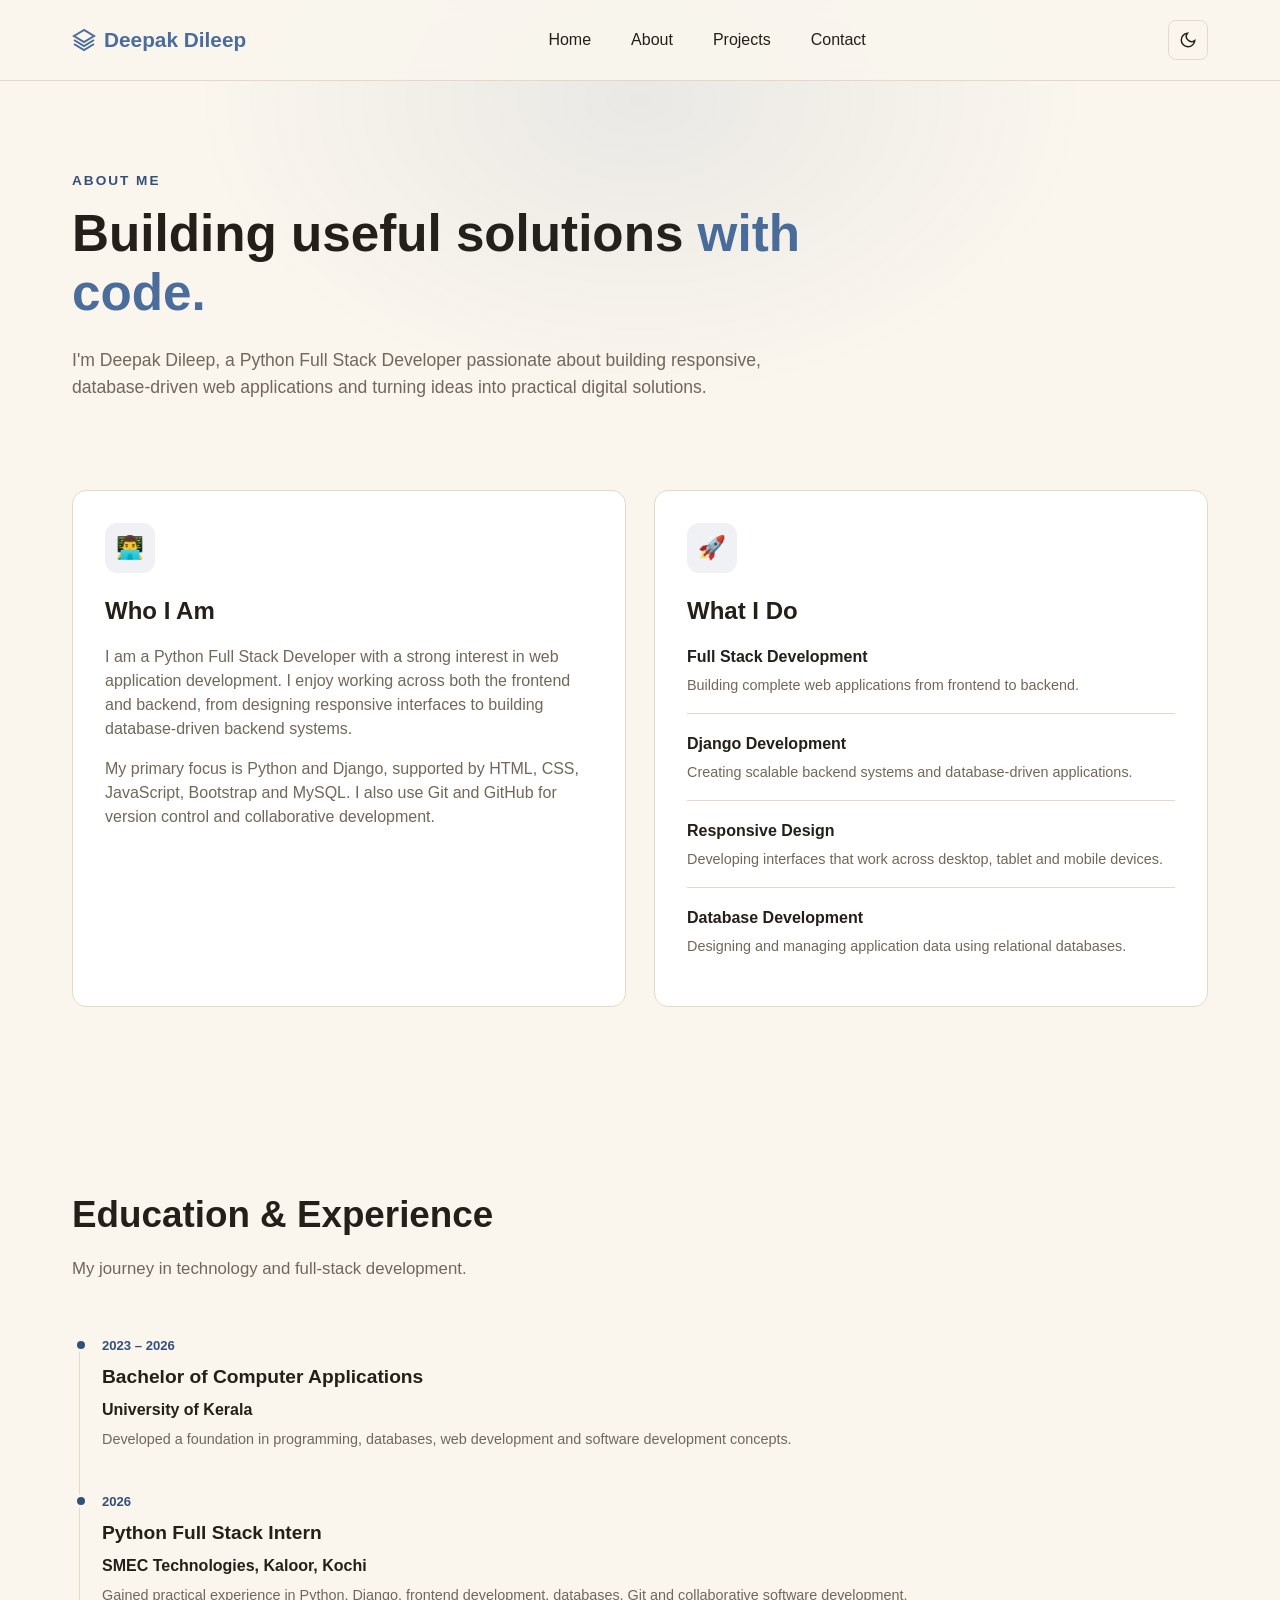
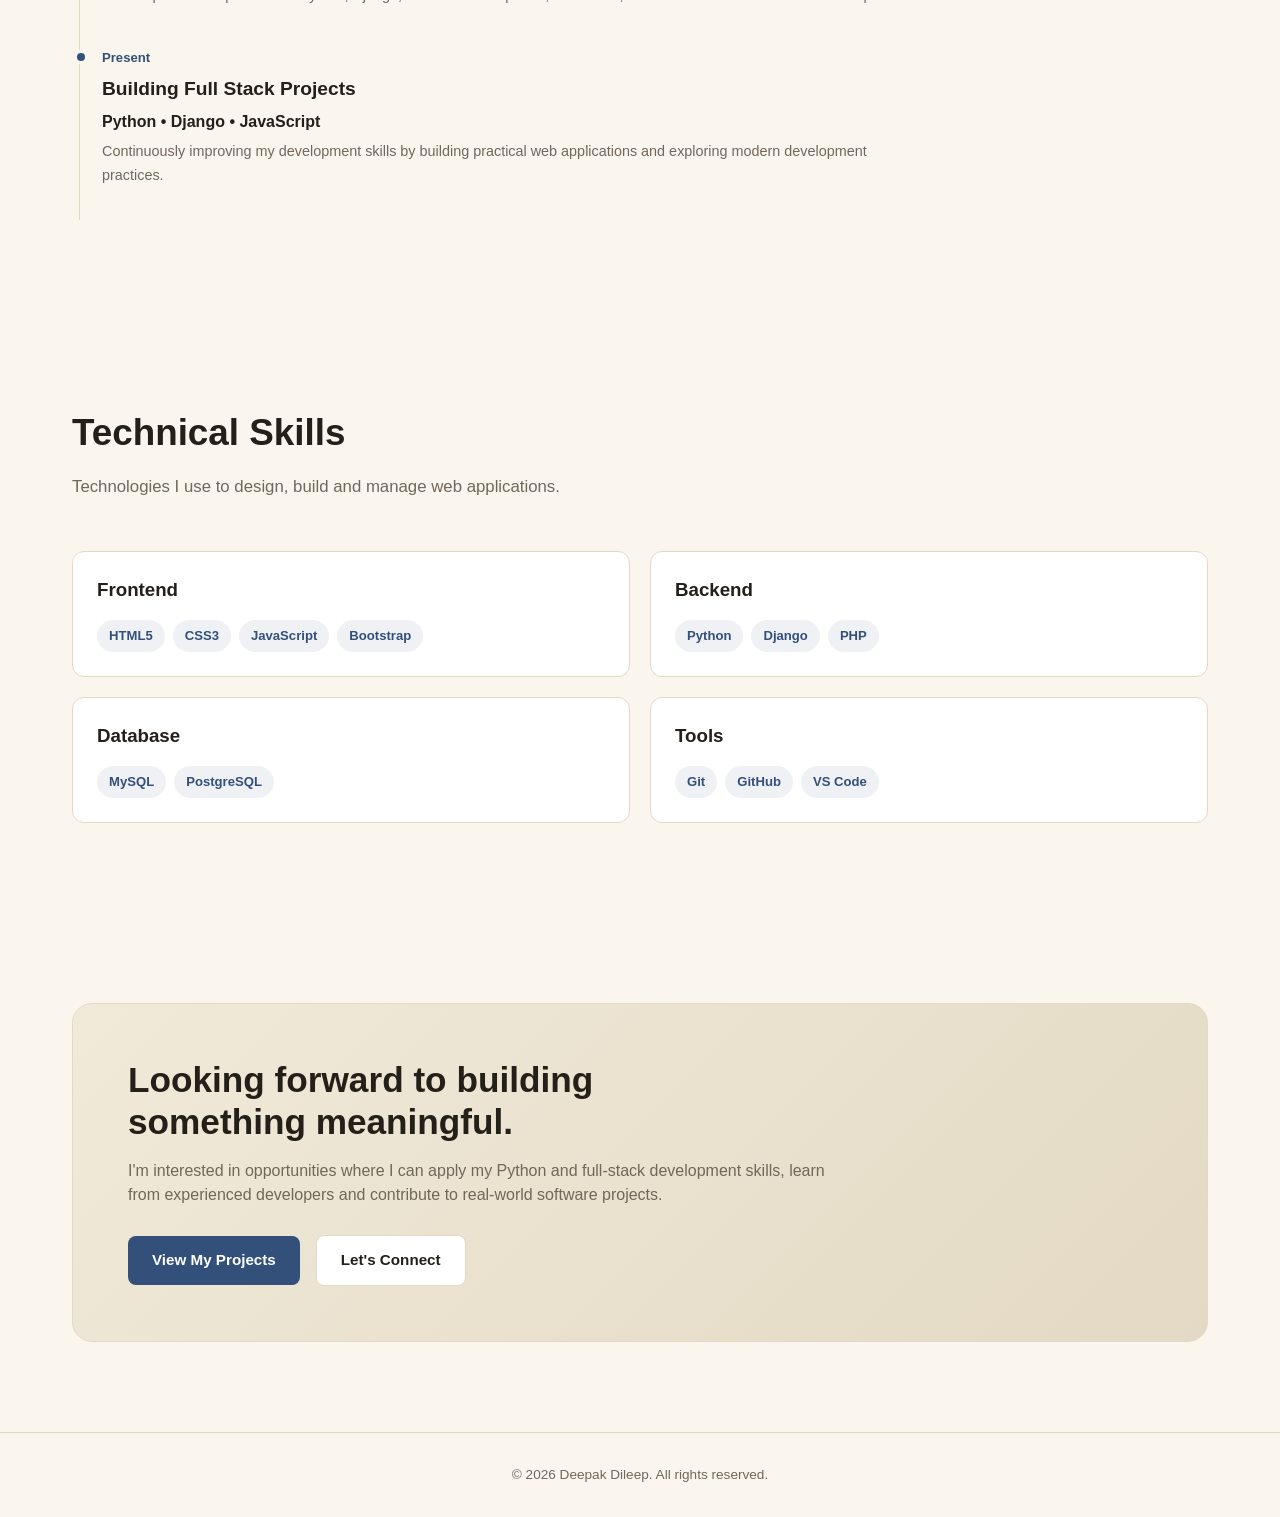
==== about.html @ f253bf7e "Initial portfolio" ====
<!DOCTYPE html>
<html lang="en">
<head>
    <meta charset="UTF-8">
    <meta name="viewport" content="width=device-width, initial-scale=1.0">

    <title>About Me — Deepak Dileep</title>

    <link rel="stylesheet" href="./style/style.css">
</head>

<body>

<header>
    <nav>

        <div class="logo">
            <svg viewBox="0 0 24 24"
                 fill="none"
                 stroke="currentColor"
                 stroke-width="2">
                <path d="M12 2 2 8l10 6 10-6-10-6Z"/>
                <path d="M2 16l10 6 10-6"/>
                <path d="M2 12l10 6 10-6"/>
            </svg>

            Deepak Dileep
        </div>

        <ul class="nav-links">

            <li>
                <a href="index.html">Home</a>
            </li>

            <li>
                <a href="about.html">About</a>
            </li>

            <li>
                <a href="projects.html">Projects</a>
            </li>

            <li>
                <a href="index.html#contact">Contact</a>
            </li>

        </ul>

        <div style="display:flex; align-items:center; gap:10px;">

            <button class="theme-toggle"
                    id="themeToggle"
                    aria-label="Toggle theme">

                <svg viewBox="0 0 24 24"
                     width="18"
                     height="18"
                     fill="none"
                     stroke="currentColor"
                     stroke-width="2">

                    <path d="M21 12.79A9 9 0 1 1 11.21 3
                             7 7 0 0 0 21 12.79Z"/>

                </svg>

            </button>

            <button class="nav-toggle"
                    id="navToggle"
                    aria-label="Menu">
                ☰
            </button>

        </div>

    </nav>
</header>


<!-- ABOUT HERO -->

<section class="about-hero">

    <div>

        <p class="about-label">
            ABOUT ME
        </p>

        <h1>
            Building useful solutions
            <span class="accent">with code.</span>
        </h1>

        <p class="about-intro">
            I'm Deepak Dileep, a Python Full Stack Developer
            passionate about building responsive, database-driven
            web applications and turning ideas into practical
            digital solutions.
        </p>

    </div>

</section>


<!-- ABOUT CONTENT -->

<section class="panel about-section">

    <div class="about-grid">

        <!-- PROFILE -->

        <div class="about-card">

            <div class="about-icon">
                👨‍💻
            </div>

            <h2>Who I Am</h2>

            <p>
                I am a Python Full Stack Developer with a strong
                interest in web application development. I enjoy
                working across both the frontend and backend,
                from designing responsive interfaces to building
                database-driven backend systems.
            </p>

            <p>
                My primary focus is Python and Django, supported
                by HTML, CSS, JavaScript, Bootstrap and MySQL.
                I also use Git and GitHub for version control
                and collaborative development.
            </p>

        </div>


        <!-- CURRENT FOCUS -->

        <div class="about-card">

            <div class="about-icon">
                🚀
            </div>

            <h2>What I Do</h2>

            <ul class="about-list">

                <li>
                    <strong>Full Stack Development</strong>
                    <span>
                        Building complete web applications from
                        frontend to backend.
                    </span>
                </li>

                <li>
                    <strong>Django Development</strong>
                    <span>
                        Creating scalable backend systems and
                        database-driven applications.
                    </span>
                </li>

                <li>
                    <strong>Responsive Design</strong>
                    <span>
                        Developing interfaces that work across
                        desktop, tablet and mobile devices.
                    </span>
                </li>

                <li>
                    <strong>Database Development</strong>
                    <span>
                        Designing and managing application data
                        using relational databases.
                    </span>
                </li>

            </ul>

        </div>

    </div>

</section>


<!-- EDUCATION & EXPERIENCE -->

<section class="panel">

    <h2 class="section-title">
        Education & Experience
    </h2>

    <p class="section-sub">
        My journey in technology and full-stack development.
    </p>


    <div class="timeline">

        <div class="timeline-item">

            <div class="timeline-dot"></div>

            <div class="timeline-content">

                <span class="timeline-date">
                    2023 – 2026
                </span>

                <h3>
                    Bachelor of Computer Applications
                </h3>

                <p>
                    University of Kerala
                </p>

                <span>
                    Developed a foundation in programming,
                    databases, web development and software
                    development concepts.
                </span>

            </div>

        </div>


        <div class="timeline-item">

            <div class="timeline-dot"></div>

            <div class="timeline-content">

                <span class="timeline-date">
                    2026
                </span>

                <h3>
                    Python Full Stack Intern
                </h3>

                <p>
                    SMEC Technologies, Kaloor, Kochi
                </p>

                <span>
                    Gained practical experience in Python,
                    Django, frontend development, databases,
                    Git and collaborative software development.
                </span>

            </div>

        </div>


        <div class="timeline-item">

            <div class="timeline-dot"></div>

            <div class="timeline-content">

                <span class="timeline-date">
                    Present
                </span>

                <h3>
                    Building Full Stack Projects
                </h3>

                <p>
                    Python • Django • JavaScript
                </p>

                <span>
                    Continuously improving my development skills
                    by building practical web applications and
                    exploring modern development practices.
                </span>

            </div>

        </div>

    </div>

</section>


<!-- SKILLS -->

<section class="panel">

    <h2 class="section-title">
        Technical Skills
    </h2>

    <p class="section-sub">
        Technologies I use to design, build and manage web applications.
    </p>


    <div class="skills-grid">

        <div class="skill-box">
            <h3>Frontend</h3>

            <div class="skill-tags">
                <span>HTML5</span>
                <span>CSS3</span>
                <span>JavaScript</span>
                <span>Bootstrap</span>
            </div>
        </div>


        <div class="skill-box">
            <h3>Backend</h3>

            <div class="skill-tags">
                <span>Python</span>
                <span>Django</span>
                <span>PHP</span>
            </div>
        </div>


        <div class="skill-box">
            <h3>Database</h3>

            <div class="skill-tags">
                <span>MySQL</span>
                <span>PostgreSQL</span>
            </div>
        </div>


        <div class="skill-box">
            <h3>Tools</h3>

            <div class="skill-tags">
                <span>Git</span>
                <span>GitHub</span>
                <span>VS Code</span>
            </div>
        </div>

    </div>

</section>


<!-- CAREER GOAL -->

<section class="panel">

    <div class="about-cta">

        <h2>
            Looking forward to building
            something meaningful.
        </h2>

        <p>
            I'm interested in opportunities where I can apply
            my Python and full-stack development skills, learn
            from experienced developers and contribute to
            real-world software projects.
        </p>

        <div class="hero-actions">

            <a href="projects.html"
               class="btn btn-primary">
                View My Projects
            </a>

            <a href="index.html#contact"
               class="btn btn-secondary">
                Let's Connect
            </a>

        </div>

    </div>

</section>


<footer>

    &copy; 2026 Deepak Dileep. All rights reserved.

</footer>


<script>

const navToggle =
    document.getElementById("navToggle");

const navLinks =
    document.querySelector(".nav-links");

navToggle.addEventListener("click", () => {
    navLinks.classList.toggle("open");
});


/* Theme */

const themeToggle =
    document.getElementById("themeToggle");

const root =
    document.documentElement;

let isDark = false;

themeToggle.addEventListener("click", () => {

    isDark = !isDark;

    if (isDark) {

        root.style.setProperty("--bg", "#191510");
        root.style.setProperty("--bg-soft", "#221c15");
        root.style.setProperty("--card", "#241f18");
        root.style.setProperty("--card-border", "#3a3226");
        root.style.setProperty("--text", "#faf6ee");
        root.style.setProperty("--text-dim", "#b9ad98");
        root.style.setProperty("--accent", "#6d93c4");
        root.style.setProperty("--accent-2", "#8fb0da");
        root.style.setProperty(
            "--accent-soft",
            "rgba(109,147,196,0.14)"
        );
        root.style.setProperty(
            "--header-bg",
            "rgba(25,21,16,0.88)"
        );

    } else {

        root.style.setProperty("--bg", "#faf6ee");
        root.style.setProperty("--bg-soft", "#f1ead9");
        root.style.setProperty("--card", "#ffffff");
        root.style.setProperty("--card-border", "#e3d9c4");
        root.style.setProperty("--text", "#241f18");
        root.style.setProperty("--text-dim", "#71675a");
        root.style.setProperty("--accent", "#33507a");
        root.style.setProperty("--accent-2", "#4a6d9c");
        root.style.setProperty(
            "--accent-soft",
            "rgba(51,80,122,0.08)"
        );
        root.style.setProperty(
            "--header-bg",
            "rgba(250,246,238,0.88)"
        );

    }

});

</script>

</body>
</html>
---- style/style.css ----
:root{
    --bg:#faf6ee;
    --bg-soft:#f1ead9;
    --card:#ffffff;
    --card-border:#e3d9c4;
    --text:#241f18;
    --text-dim:#71675a;
    --accent:#33507a;
    --accent-2:#4a6d9c;
    --accent-soft:rgba(51,80,122,0.08);
    --header-bg:rgba(250,246,238,0.88);
  }

  *{ margin:0; padding:0; box-sizing:border-box; }

  html{ scroll-behavior:smooth; }

  body{
    background:var(--bg);
    color:var(--text);
    font-family:'Segoe UI', Roboto, -apple-system, sans-serif;
    line-height:1.5;
    overflow-x:hidden;
  }

  a{ color:inherit; text-decoration:none; }
  ul{ list-style:none; }
  button{ font-family:inherit; cursor:pointer; border:none; }

  /* Background ambient glow */
  body::before{
    content:"";
    position:fixed;
    top:-200px; left:50%;
    transform:translateX(-50%);
    width:900px; height:600px;
    background:radial-gradient(ellipse at center, var(--accent-soft), transparent 70%);
    pointer-events:none;
    z-index:0;
  }

  .wrap{ max-width:1200px; margin:0 auto; padding:0 32px; }

  /* NAVBAR */
  header{
    position:sticky; top:0; z-index:50;
    background:var(--header-bg);
    backdrop-filter:blur(10px);
    border-bottom:1px solid var(--card-border);
  }
  nav{
    display:flex; align-items:center; justify-content:space-between;
    padding:20px 32px;
    max-width:1200px; margin:0 auto;
  }
  .logo{
    display:flex; align-items:center; gap:8px;
    font-size:1.3rem; font-weight:700;
    color:var(--accent-2);
  }
  .logo svg{ width:24px; height:24px; }
  .nav-links{
    display:flex; gap:40px;
    font-weight:500;
    color:var(--text);
  }
  .nav-links a{ transition:color .2s; }
  .nav-links a:hover{ color:var(--accent-2); }

  .theme-toggle{
    width:40px; height:40px;
    border:1px solid var(--card-border);
    border-radius:8px;
    background:transparent;
    color:var(--text);
    display:flex; align-items:center; justify-content:center;
    transition:border-color .2s, background .2s;
    cursor:pointer;
  }
  .theme-toggle:hover{ border-color:var(--accent); background:var(--accent-soft); }

  .nav-toggle{ display:none; cursor:pointer; }

  /* HERO */
  .hero{
    position:relative; z-index:1;
    padding:110px 32px 100px;
    max-width:1200px; margin:0 auto;
    display:flex; align-items:center; gap:56px;
  }
  .hero-avatar{
    flex-shrink:0;
    width:200px; height:200px;
    border-radius:50%;
    background:linear-gradient(145deg, var(--accent), #7a8fae);
    padding:4px;
  }
  .hero-avatar div{
    width:100%; height:100%;
    border-radius:50%;
    background:var(--bg-soft);
    display:flex; align-items:center; justify-content:center;
    font-size:3.5rem;
    color:var(--accent);
    font-weight:700;
  }
  .hero h1{
    font-size:3.2rem;
    font-weight:800;
    line-height:1.15;
    margin-bottom:22px;
  }
  .hero h1 .accent{ color:var(--accent-2); }
  .hero p.lead{
    font-size:1.1rem;
    color:var(--text-dim);
    max-width:600px;
    margin-bottom:34px;
  }
  .hero p.lead b{ color:var(--text); }

  .hero-actions{
    display:flex; align-items:center; gap:16px; flex-wrap:wrap;
  }
  .btn{
    display:inline-flex; align-items:center; gap:8px;
    padding:13px 24px;
    border-radius:8px;
    font-weight:600;
    font-size:0.95rem;
    transition:transform .15s, box-shadow .15s, background .2s;
  }
  .btn-primary{
    background:var(--accent);
    color:#fff;
  }
  .btn-primary:hover{ background:var(--accent-2); transform:translateY(-2px); box-shadow:0 8px 20px rgba(51,80,122,0.25); }
  .btn-secondary{
    background:var(--card);
    border:1px solid var(--card-border);
    color:var(--text);
  }
  .btn-secondary:hover{ border-color:var(--accent); transform:translateY(-2px); }

  .social-icons{
    display:flex; gap:14px; margin-left:8px;
  }
  .social-icons a{
    width:38px; height:38px;
    border-radius:50%;
    display:flex; align-items:center; justify-content:center;
    background:var(--card);
    border:1px solid var(--card-border);
    transition:border-color .2s, transform .15s;
  }
  .social-icons a:hover{ border-color:var(--accent); transform:translateY(-2px); }
  .social-icons svg{ width:17px; height:17px; }

  /* resume actions */

  .resume-dropdown {
    position: relative;
}

.resume-btn {
    gap: 10px;
}

.dropdown-arrow {
    width: 7px;
    height: 7px;
    border-right: 1.5px solid currentColor;
    border-bottom: 1.5px solid currentColor;
    transform: rotate(45deg);
    margin-left: 5px;
    margin-top: -4px;
    transition: transform 0.2s ease;
}

.resume-btn.active .dropdown-arrow {
    transform: rotate(225deg);
    margin-top: 4px;
}

.resume-btn span {
    font-size: 1rem;
}

.resume-menu {
    position: absolute;
    top: calc(100% + 8px);
    left: 0;
    min-width: 180px;

    background: var(--card);
    border: 1px solid var(--card-border);
    border-radius: 10px;
    box-shadow: 0 10px 25px rgba(36, 31, 24, 0.12);

    padding: 6px;

    display: none;
    z-index: 100;
}

.resume-menu.open {
    display: block;
}

.resume-menu a {
    display: block;
    padding: 10px 12px;
    border-radius: 7px;
    font-size: 0.9rem;
    font-weight: 600;
    color: var(--text);
    transition: background 0.2s, color 0.2s;
}

.resume-menu a:hover {
    background: var(--accent-soft);
    color: var(--accent);
}

  .resume-actions {
    display: flex;
    gap: 10px;
    flex-wrap: wrap;
}

  /* SECTION SHARED */
  section.panel{
    position:relative; z-index:1;
    padding:90px 32px;
    max-width:1200px; margin:0 auto;
  }
  .section-title{
    font-size:2.3rem;
    font-weight:800;
    margin-bottom:14px;
  }
  .section-sub{
    color:var(--text-dim);
    font-size:1.05rem;
    max-width:640px;
    margin-bottom:52px;
  }

  /* CARDS */
  .card-grid{
    display:grid;
    grid-template-columns:repeat(3, 1fr);
    gap:28px;
  }
  .card{
    background:var(--card);
    border:1px solid var(--card-border);
    border-radius:14px;
    padding:32px;
    transition:transform .2s, border-color .2s, box-shadow .2s;
    box-shadow:0 1px 3px rgba(36,31,24,0.04);
  }
  .card:hover{ transform:translateY(-6px); border-color:var(--accent); box-shadow:0 12px 28px rgba(36,31,24,0.08); }
  .card-icon{
    width:52px; height:52px;
    border-radius:12px;
    background:var(--accent-soft);
    display:flex; align-items:center; justify-content:center;
    margin-bottom:20px;
    font-size:1.5rem;
  }
  .card h3{ font-size:1.3rem; margin-bottom:14px; }
  .card p{ color:var(--text-dim); font-size:0.95rem; margin-bottom:18px; }
  .card ul li{
    color:var(--text);
    font-weight:600;
    font-size:0.95rem;
    padding:6px 0;
  }
  .card ul li span{ color:var(--text-dim); font-weight:400; display:block; font-size:0.88rem; }

  .view-projects-wrap{ text-align:right; margin-top:36px; }

  /* PROJECT CARDS (projects.html) */
  .project-grid{
    display:grid;
    grid-template-columns:repeat(2, 1fr);
    gap:28px;
  }
  .project-card{
    background:var(--card);
    border:1px solid var(--card-border);
    border-radius:14px;
    overflow:hidden;
    transition:transform .2s, border-color .2s, box-shadow .2s;
    box-shadow:0 1px 3px rgba(36,31,24,0.04);
    display:flex; flex-direction:column;
  }
  .project-card:hover{ transform:translateY(-6px); border-color:var(--accent); box-shadow:0 12px 28px rgba(36,31,24,0.08); }
  .project-thumb {
    height: 220px;
    overflow: hidden;
    background: var(--bg-soft);
}

.project-thumb img {
    width: 100%;
    height: 100%;
    display: block;
    object-fit: cover;
    transition: transform 0.4s ease;
}

.project-card:hover .project-thumb img {
    transform: scale(1.05);
}
  .project-body{ padding:26px 28px 28px; display:flex; flex-direction:column; flex:1; }
  .project-body h3{ font-size:1.25rem; margin-bottom:10px; }
  .project-body p{ color:var(--text-dim); font-size:0.95rem; margin-bottom:18px; flex:1; }
  .project-tags{ display:flex; flex-wrap:wrap; gap:8px; margin-bottom:20px; }
  .project-tags span{
    font-size:0.78rem;
    font-weight:600;
    color:var(--accent);
    background:var(--accent-soft);
    padding:4px 10px;
    border-radius:999px;
  }
  .project-links{ display:flex; gap:14px; }
  .project-links a{
    font-size:0.9rem;
    font-weight:600;
    color:var(--text);
    border-bottom:1px solid var(--card-border);
    padding-bottom:2px;
    transition:border-color .2s, color .2s;
  }
  .project-links a:hover{ color:var(--accent); border-color:var(--accent); }

  .projects-hero{
    padding:90px 32px 20px;
    max-width:1200px; margin:0 auto;
  }
  .projects-hero h1{ font-size:2.6rem; font-weight:800; margin-bottom:14px; }
  .projects-hero p{ color:var(--text-dim); font-size:1.05rem; max-width:600px; }

  /* CONTACT */
  .contact-panel{
    background:linear-gradient(135deg, var(--bg-soft), var(--card-border));
    border:1px solid var(--card-border);
    border-radius:20px;
    padding:64px;
    display:grid;
    grid-template-columns:1.1fr 1fr;
    gap:48px;
    align-items:center;
    overflow:hidden;
    position:relative;
  }
  .contact-copy h2{
    font-size:2.6rem;
    font-weight:800;
    color:var(--accent);
    line-height:1.15;
    margin-bottom:18px;
  }
  .contact-copy p{ color:var(--text-dim); font-size:1.05rem; }

  form{ display:flex; flex-direction:column; gap:20px; }
  .field label{
    display:block; font-weight:600; margin-bottom:8px; font-size:0.95rem;
  }
  .field input, .field textarea{
    width:100%;
    background:var(--bg);
    border:1px solid var(--card-border);
    border-radius:8px;
    padding:12px 14px;
    color:var(--text);
    font-size:0.95rem;
    font-family:inherit;
    transition:border-color .2s;
  }
  .field input:focus, .field textarea:focus{
    outline:none; border-color:var(--accent);
  }
  .field textarea{ min-height:110px; resize:vertical; }
  .send-btn{
    align-self:flex-start;
    background:var(--accent);
    color:#fff;
    padding:12px 28px;
    border-radius:8px;
    font-weight:700;
  }
  .send-btn:hover{ background:var(--accent-2); }

/* =========================
   CURRENTLY AVAILABLE
========================= */

.availability-section {
    max-width: 1200px;
    margin: 0 auto;
    padding: 30px 32px 80px;
}

.availability-content {
    position: relative;
    overflow: hidden;

    background: var(--card);
    border: 1px solid var(--card-border);
    border-radius: 18px;

    padding: 45px 50px;
}

.availability-content::before {
    content: "";
    position: absolute;

    width: 180px;
    height: 180px;

    right: -60px;
    top: -70px;

    border-radius: 50%;

    background: var(--accent-soft);
}

.availability-status {
    position: relative;

    display: inline-flex;
    align-items: center;
    gap: 9px;

    padding: 7px 13px;

    border-radius: 999px;

    background: var(--accent-soft);
    color: var(--accent);

    font-size: 0.82rem;
    font-weight: 700;

    margin-bottom: 18px;
}

.status-dot {
    width: 8px;
    height: 8px;

    border-radius: 50%;

    background: #4caf50;

    box-shadow: 0 0 0 4px rgba(76, 175, 80, 0.12);
}

.availability-content h2 {
    position: relative;

    font-size: 2rem;
    font-weight: 800;

    margin-bottom: 14px;
}

.availability-content p {
    position: relative;

    max-width: 700px;

    color: var(--text-dim);

    font-size: 1rem;

    margin-bottom: 25px;
}

.availability-actions {
    position: relative;

    display: flex;
    gap: 12px;
    flex-wrap: wrap;
}

  footer{
    text-align:center;
    padding:32px;
    color:var(--text-dim);
    font-size:0.85rem;
    border-top:1px solid var(--card-border);
  }

  /* about page */
 .about-hero {
    max-width: 1200px;
    margin: 0 auto;
    padding: 90px 32px 50px;
}

.about-label {
    color: var(--accent);
    font-size: 0.85rem;
    font-weight: 700;
    letter-spacing: 2px;
    margin-bottom: 14px;
}

.about-hero h1 {
    max-width: 750px;
    font-size: 3.2rem;
    line-height: 1.15;
    font-weight: 800;
    margin-bottom: 24px;
}

.about-hero h1 .accent {
    color: var(--accent-2);
}

.about-intro {
    max-width: 700px;
    color: var(--text-dim);
    font-size: 1.1rem;
}

.about-section {
    padding-top: 40px !important;
}

.about-grid {
    display: grid;
    grid-template-columns: 1fr 1fr;
    gap: 28px;
}

.about-card {
    background: var(--card);
    border: 1px solid var(--card-border);
    border-radius: 14px;
    padding: 32px;
    transition: 0.2s;
}

.about-card:hover {
    transform: translateY(-5px);
    border-color: var(--accent);
    box-shadow: 0 12px 28px rgba(36, 31, 24, 0.08);
}

.about-icon {
    width: 50px;
    height: 50px;
    border-radius: 12px;
    background: var(--accent-soft);
    display: flex;
    align-items: center;
    justify-content: center;
    font-size: 1.4rem;
    margin-bottom: 20px;
}

.about-card h2 {
    font-size: 1.5rem;
    margin-bottom: 16px;
}

.about-card p {
    color: var(--text-dim);
    margin-bottom: 16px;
}

.about-list {
    display: flex;
    flex-direction: column;
    gap: 18px;
}

.about-list li {
    padding-bottom: 16px;
    border-bottom: 1px solid var(--card-border);
}

.about-list li:last-child {
    border-bottom: none;
}

.about-list strong {
    display: block;
    margin-bottom: 4px;
}

.about-list span {
    color: var(--text-dim);
    font-size: 0.9rem;
}


/* TIMELINE */

.timeline {
    position: relative;
    max-width: 850px;
    margin-top: 30px;
    padding-left: 30px;
}

.timeline::before {
    content: "";
    position: absolute;
    left: 7px;
    top: 5px;
    bottom: 5px;
    width: 1px;
    background: var(--card-border);
}

.timeline-item {
    position: relative;
    padding-bottom: 38px;
}

.timeline-dot {
    position: absolute;
    left: -28px;
    top: 5px;
    width: 14px;
    height: 14px;
    border-radius: 50%;
    background: var(--accent);
    border: 3px solid var(--bg);
}

.timeline-date {
    color: var(--accent);
    font-size: 0.82rem;
    font-weight: 700;
}

.timeline-content h3 {
    margin: 6px 0;
    font-size: 1.2rem;
}

.timeline-content p {
    font-weight: 600;
    margin-bottom: 5px;
}

.timeline-content span:last-child {
    color: var(--text-dim);
    font-size: 0.9rem;
}


/* SKILLS */

.skills-grid {
    display: grid;
    grid-template-columns: repeat(2, 1fr);
    gap: 20px;
}

.skill-box {
    background: var(--card);
    border: 1px solid var(--card-border);
    border-radius: 12px;
    padding: 24px;
}

.skill-box h3 {
    margin-bottom: 16px;
}

.skill-tags {
    display: flex;
    flex-wrap: wrap;
    gap: 8px;
}

.skill-tags span {
    padding: 6px 12px;
    border-radius: 999px;
    background: var(--accent-soft);
    color: var(--accent);
    font-size: 0.82rem;
    font-weight: 600;
}


/* CTA */

.about-cta {
    background: linear-gradient(
        135deg,
        var(--bg-soft),
        var(--card-border)
    );

    border: 1px solid var(--card-border);
    border-radius: 20px;
    padding: 55px;
}

.about-cta h2 {
    max-width: 650px;
    font-size: 2.2rem;
    line-height: 1.2;
    margin-bottom: 16px;
}

.about-cta p {
    max-width: 700px;
    color: var(--text-dim);
    margin-bottom: 28px;
}
  /* RESPONSIVE */
  @media (max-width:900px){
    .card-grid{ grid-template-columns:1fr; }
    .project-grid{ grid-template-columns:1fr; }
    .contact-panel{ grid-template-columns:1fr; padding:40px; }
    .hero{ flex-direction:column; text-align:center; padding-top:70px; }
    .hero h1{ font-size:2.3rem; }
    .hero-actions{ justify-content:center; }
  }
  @media (max-width:640px){
    .nav-links{
      position:fixed; top:73px; left:0; right:0;
      background:var(--bg-soft);
      flex-direction:column;
      padding:20px 32px;
      border-bottom:1px solid var(--card-border);
      display:none;
      gap:18px;
    }
    .nav-links.open{ display:flex; }
    .nav-toggle{
      display:flex; align-items:center; justify-content:center;
      width:38px; height:38px;
      border:1px solid var(--card-border);
      border-radius:8px;
      background:transparent;
      color:var(--text);
    }
    .hero-avatar{ width:150px; height:150px; }
    .section-title{ font-size:1.8rem; }
    .contact-copy h2{ font-size:1.9rem; }

    .about-hero {
        padding: 65px 24px 35px;
    }

    .about-hero h1 {
        font-size: 2.3rem;
    }

    .about-grid {
        grid-template-columns: 1fr;
    }

    .skills-grid {
        grid-template-columns: 1fr;
    }

    .about-cta {
        padding: 32px 24px;
    }

    .about-cta h2 {
        font-size: 1.8rem;
    }
    .availability-section {
        padding: 20px 24px 60px;
    }

    .availability-content {
        padding: 32px 25px;
    }

    .availability-content h2 {
        font-size: 1.6rem;
    }

    .availability-content p {
        font-size: 0.95rem;
    }

    .availability-actions {
        flex-direction: column;
    }

    .availability-actions .btn {
        justify-content: center;
    }

  }

  /* =========================
   CUSTOM SCROLLBAR
========================= */
                                    
::-webkit-scrollbar {
    width: 8px;
}

::-webkit-scrollbar-track {
    background: transparent;
}

::-webkit-scrollbar-thumb {
    background: var(--card-border);
    border-radius: 20px;

    transition: background 0.3s ease;
}

::-webkit-scrollbar-thumb:hover {
    background: var(--accent);
}
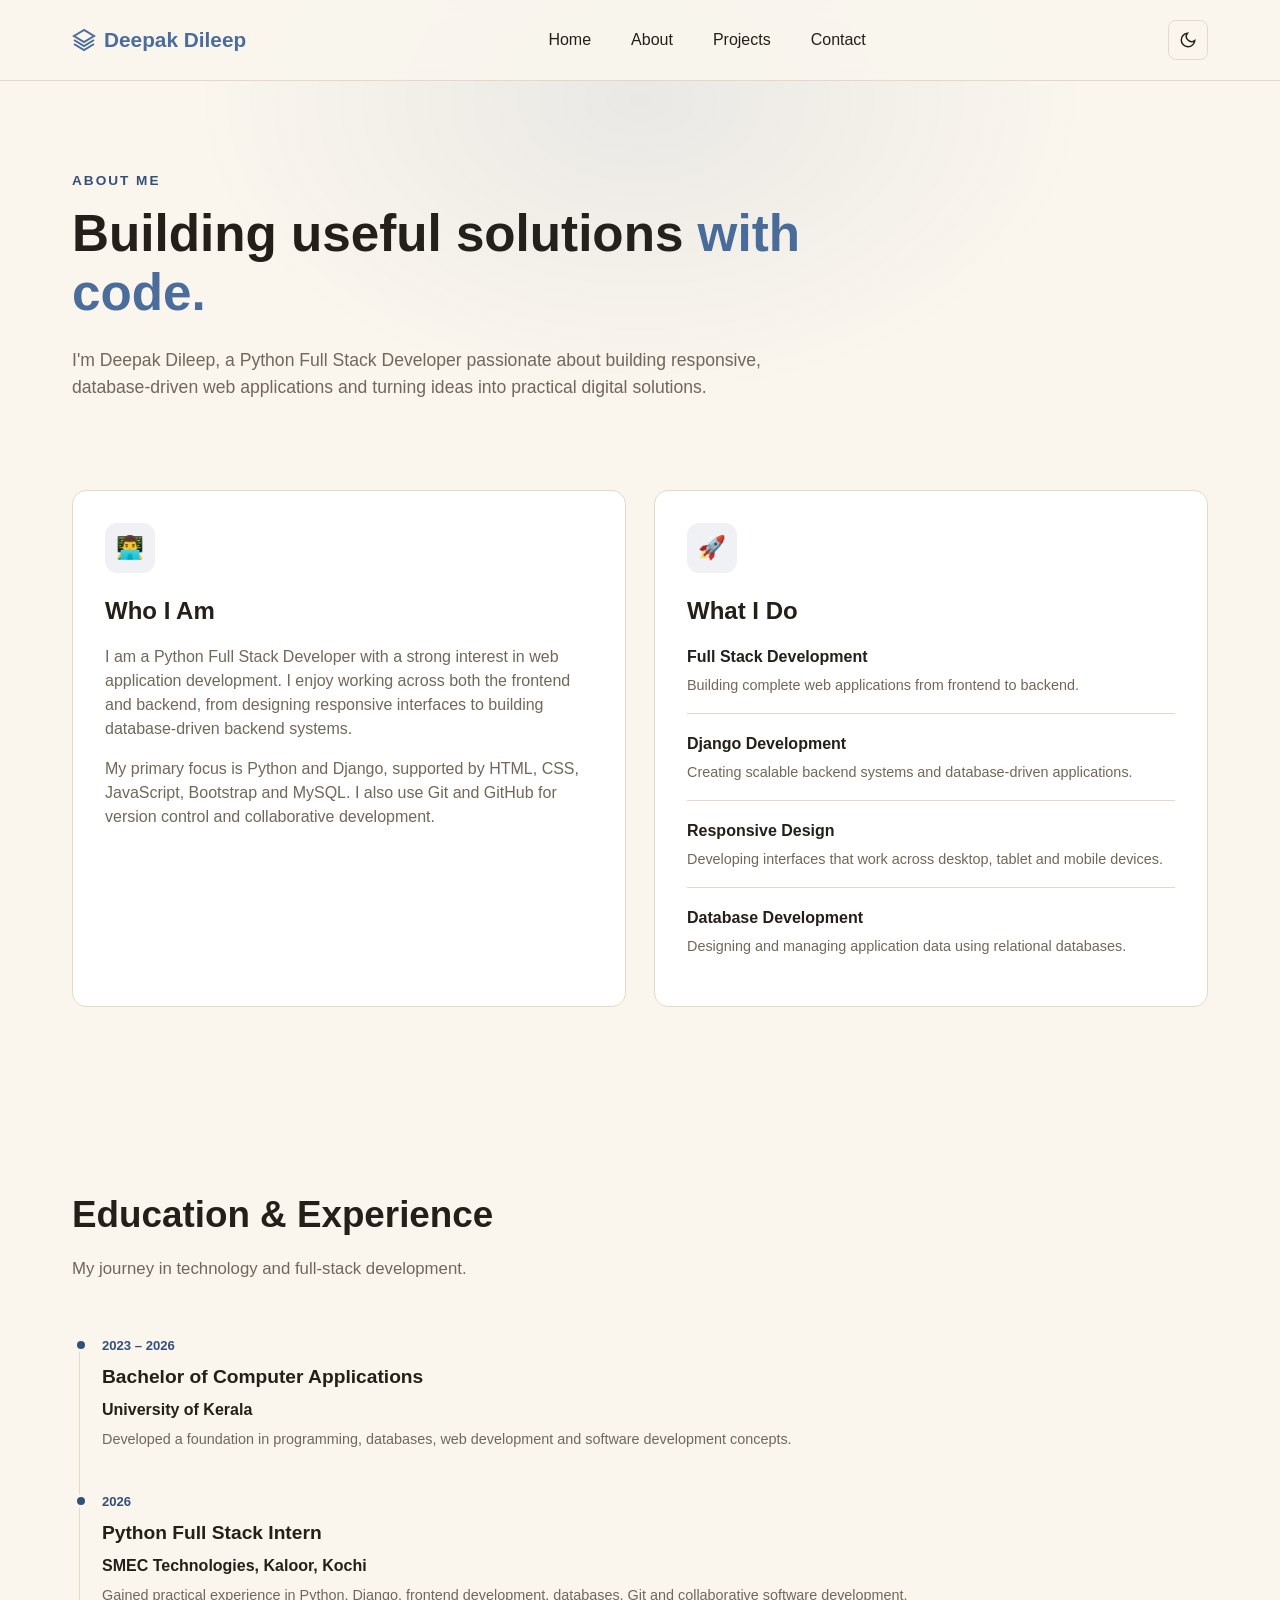
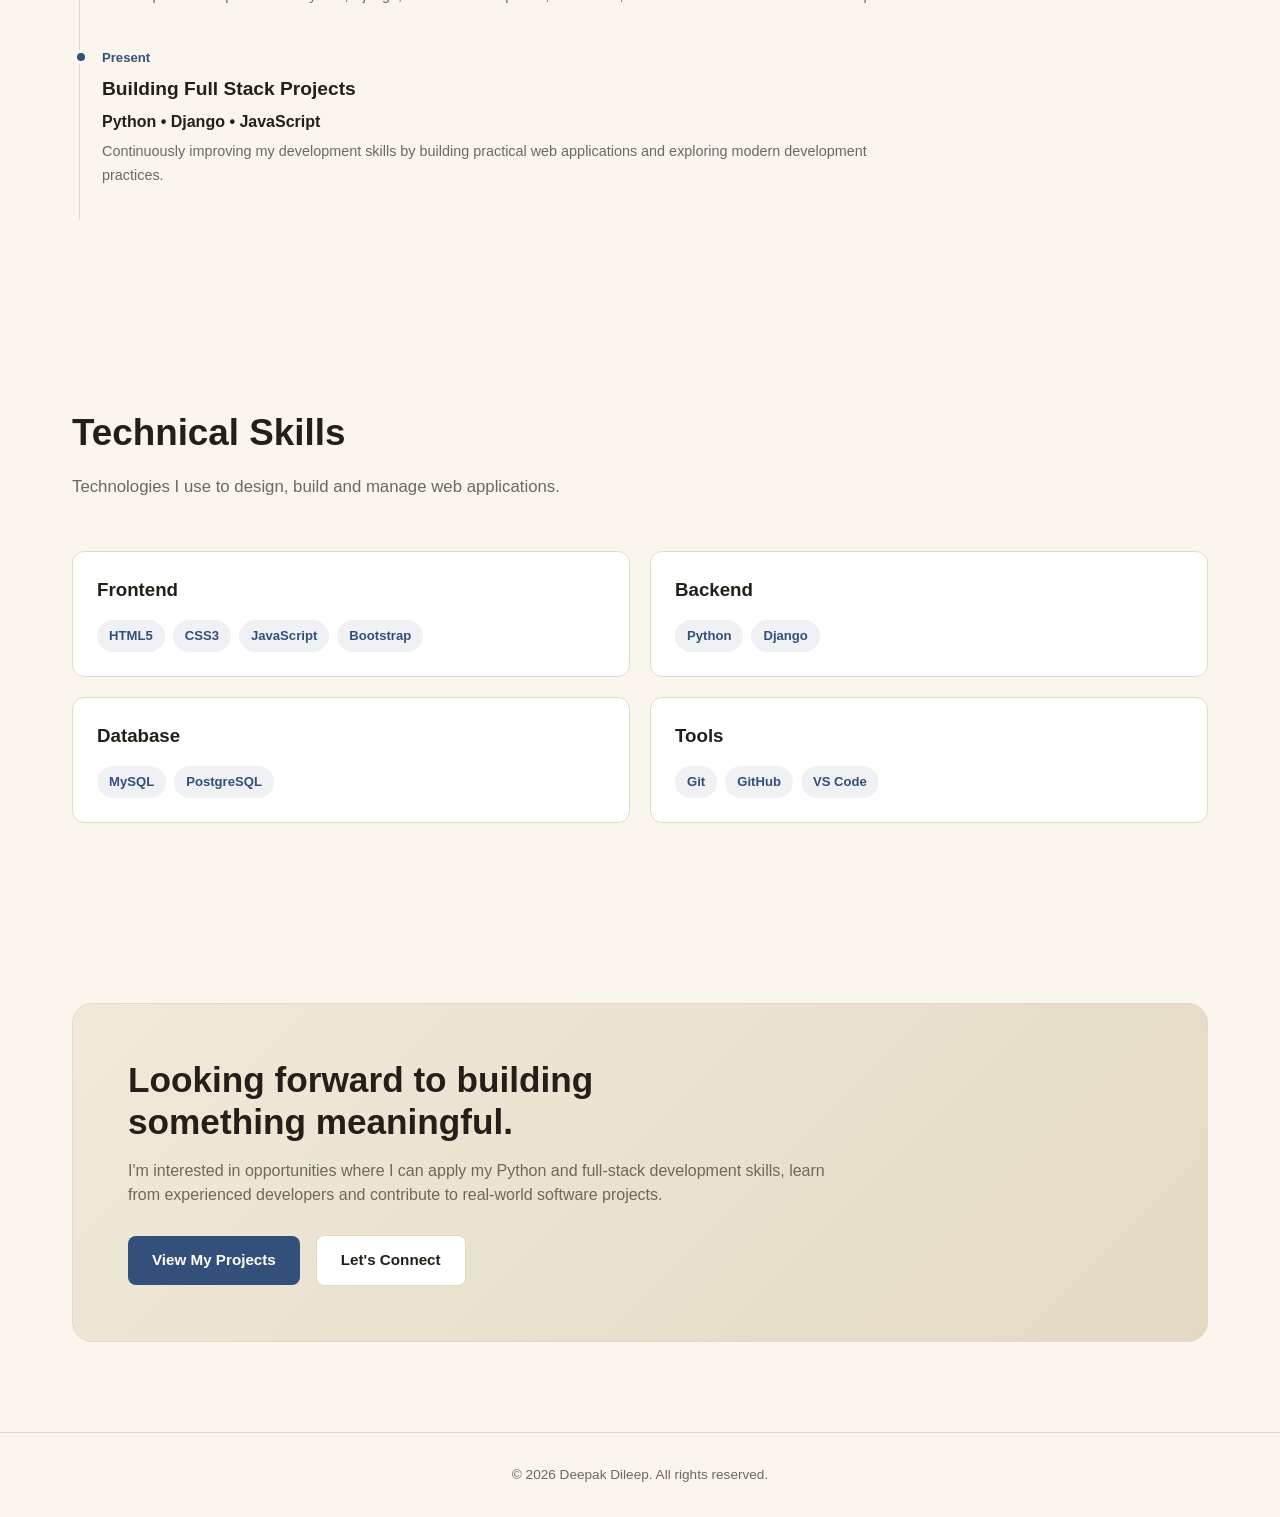
==== commit 019e31a7: "avatar added and resume updated" ====
--- a/about.html
+++ b/about.html
@@ -332,7 +332,6 @@
             <div class="skill-tags">
                 <span>Python</span>
                 <span>Django</span>
-                <span>PHP</span>
             </div>
         </div>
 
--- a/style/style.css
+++ b/style/style.css
@@ -92,18 +92,21 @@
     flex-shrink:0;
     width:200px; height:200px;
     border-radius:50%;
-    background:linear-gradient(145deg, var(--accent), #7a8fae);
-    padding:4px;
-  }
-  .hero-avatar div{
+    overflow:hidden;
+}
+.hero-avatar div{
     width:100%; height:100%;
     border-radius:50%;
     background:var(--bg-soft);
-    display:flex; align-items:center; justify-content:center;
-    font-size:3.5rem;
-    color:var(--accent);
-    font-weight:700;
-  }
+    overflow:hidden;
+}
+.hero-avatar-img{
+    width:100%;
+    height:100%;
+    border-radius:50%;
+    object-fit:cover;
+    display:block;
+}
   .hero h1{
     font-size:3.2rem;
     font-weight:800;
@@ -824,4 +827,83 @@
 
 ::-webkit-scrollbar-thumb:hover {
     background: var(--accent);
-}+}
+
+  .toast {
+    position: fixed;
+    bottom: 28px;
+    right: 28px;
+    z-index: 999;
+    display: flex;
+    align-items: flex-start;
+    gap: 12px;
+    max-width: 380px;
+    padding: 16px 18px;
+    background: var(--card, #fff);
+    border: 1px solid var(--card-border, #e3d9c4);
+    border-left: 4px solid var(--accent, #33507a);
+    border-radius: 10px;
+    box-shadow: 0 12px 32px rgba(0,0,0,0.16), 0 2px 8px rgba(0,0,0,0.08);
+    opacity: 0;
+    transform: translateY(16px) scale(0.98);
+    pointer-events: none;
+    transition: opacity 0.25s ease, transform 0.25s ease;
+  }
+  .toast.toast-show {
+    opacity: 1;
+    transform: translateY(0) scale(1);
+    pointer-events: auto;
+  }
+  .toast-error { border-left-color: #c14545; }
+  .toast-icon {
+    flex-shrink: 0;
+    display: flex;
+    align-items: center;
+    justify-content: center;
+    width: 34px;
+    height: 34px;
+    border-radius: 50%;
+    background: var(--accent-soft, rgba(51,80,122,0.08));
+    color: var(--accent, #33507a);
+  }
+  .toast-error .toast-icon {
+    background: rgba(193,69,69,0.12);
+    color: #c14545;
+  }
+  .toast-body { flex: 1; min-width: 0; }
+  .toast-title {
+    margin: 0 0 2px;
+    font-size: 0.95rem;
+    font-weight: 700;
+    color: var(--text, #241f18);
+  }
+  .toast-message {
+    margin: 0;
+    font-size: 0.85rem;
+    line-height: 1.4;
+    color: var(--text-dim, #71675a);
+  }
+  .toast-close {
+    flex-shrink: 0;
+    background: none;
+    border: none;
+    cursor: pointer;
+    font-size: 1.2rem;
+    line-height: 1;
+    color: var(--text-dim, #71675a);
+    padding: 2px 4px;
+    border-radius: 4px;
+    transition: background 0.15s ease, color 0.15s ease;
+  }
+  .toast-close:hover {
+    background: var(--accent-soft, rgba(51,80,122,0.08));
+    color: var(--text, #241f18);
+  }
+  @media (max-width: 480px) {
+    .toast {
+      left: 16px;
+      right: 16px;
+      bottom: 16px;
+      max-width: none;
+    }
+  }
